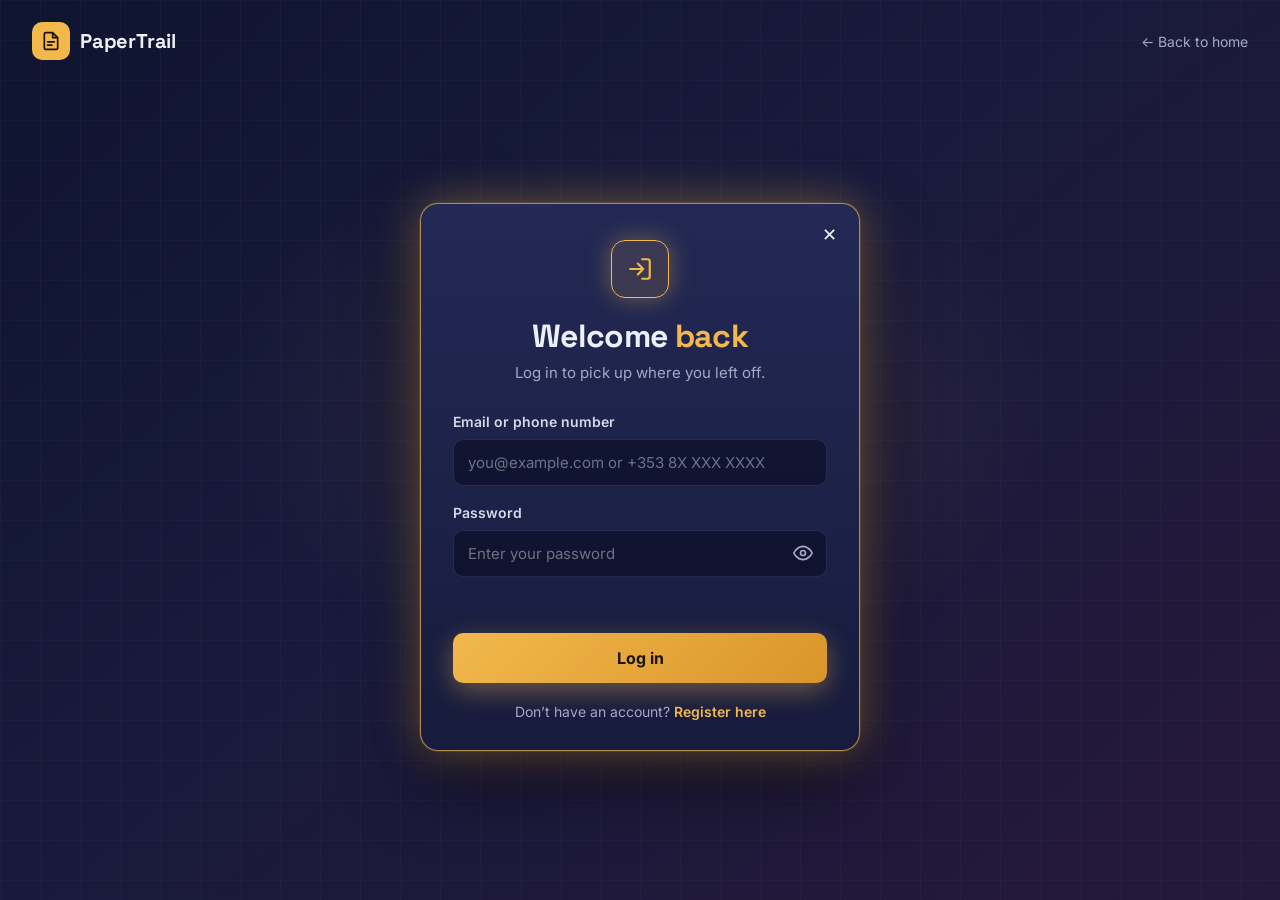
==== frontend/dashboard.html @ 7831fb87 "Initial commit" ====
<!DOCTYPE html>
<html lang="en">
<head>
  <meta charset="UTF-8" />
  <meta name="viewport" content="width=device-width, initial-scale=1.0" />
  <title>Dashboard | PaperTrail</title>
  <link rel="preconnect" href="https://fonts.googleapis.com" />
  <link href="https://fonts.googleapis.com/css2?family=Space+Grotesk:wght@500;700&family=Inter:wght@400;500;600;700&display=swap" rel="stylesheet" />
  <link rel="stylesheet" href="css/style.css" />
</head>
<body>
  <div class="app" id="app" hidden>
    <!-- ===== Sidebar ===== -->
    <aside class="sidebar">
      <a class="brand" href="index.html">
        <span class="brand-mark">
          <svg viewBox="0 0 24 24" class="icon"><path d="M14 2H6a2 2 0 00-2 2v16a2 2 0 002 2h12a2 2 0 002-2V8zM14 2v6h6M8 13h8M8 17h5"/></svg>
        </span>
        <span class="brand-name">PaperTrail</span>
      </a>

      <nav class="side-nav">
        <a class="active" href="#documents">
          <svg viewBox="0 0 24 24" class="icon"><path d="M3 7a2 2 0 012-2h4l2 2h8a2 2 0 012 2v8a2 2 0 01-2 2H5a2 2 0 01-2-2z"/></svg>
          My documents
        </a>
        <a href="#ask">
          <svg viewBox="0 0 24 24" class="icon"><path d="M21 15a2 2 0 01-2 2H7l-4 4V5a2 2 0 012-2h14a2 2 0 012 2z"/></svg>
          Ask a question
        </a>
      </nav>

      <div class="side-user">
        <div class="who">
          <span class="avatar" id="avatar">A</span>
          <div>
            <strong id="full-name">Ali Rizvi</strong>
            <small id="contact"></small>
          </div>
        </div>
        <button class="btn btn-ghost btn-small" id="logout-btn" type="button">Log out</button>
      </div>
    </aside>

    <!-- ===== Main area ===== -->
    <main class="main">
      <div class="main-head">
        <div>
          <h1 id="greeting">Hello</h1>
          <p id="today"></p>
        </div>
        <span class="server-pill" id="server-pill"><span class="dot"></span><span class="label">Checking server…</span></span>
      </div>

      <div class="summary">
        <div class="summary-card"><span>Documents</span><strong id="sum-docs">0</strong></div>
        <div class="summary-card"><span>Total uploaded</span><strong id="sum-size">0 B</strong></div>
        <div class="summary-card"><span>Waiting to be processed</span><strong id="sum-queued">0</strong></div>
      </div>

      <div class="work">
        <section class="card" id="documents">
          <h2>
            <svg viewBox="0 0 24 24" class="icon"><path d="M12 16V4M6 10l6-6 6 6M4 20h16"/></svg>
            Upload a PDF
          </h2>
          <label class="dropzone" id="dropzone">
            <input id="file-input" type="file" accept="application/pdf" hidden />
            <svg viewBox="0 0 24 24" class="icon"><path d="M14 2H6a2 2 0 00-2 2v16a2 2 0 002 2h12a2 2 0 002-2V8zM14 2v6h6M12 18v-6M9 15l3-3 3 3"/></svg>
            <strong>Drop a PDF here</strong>
            <span>or click to choose a file · max 20 MB</span>
          </label>
          <p class="message" id="upload-message" role="status"></p>

          <ul class="doc-list" id="doc-list"><li class="empty">No documents yet.</li></ul>
        </section>

        <section class="card ask-card" id="ask">
          <h2>
            <svg viewBox="0 0 24 24" class="icon"><path d="M21 15a2 2 0 01-2 2H7l-4 4V5a2 2 0 012-2h14a2 2 0 012 2z"/></svg>
            Ask a question
          </h2>
          <div class="chat-log" id="chat-log">
            <div class="bubble bot">
              Upload a PDF, then ask me anything about it.
              <em>Answers are coming soon. Questions can already be sent.</em>
            </div>
          </div>
          <form class="ask-form" id="ask-form">
            <input id="question" type="text" placeholder="e.g. What is the main conclusion?" autocomplete="off" />
            <button class="btn btn-primary" type="submit">Send</button>
          </form>
        </section>
      </div>
    </main>
  </div>

  <script src="js/common.js"></script>
  <script src="js/dashboard.js"></script>
</body>
</html>
---- frontend/css/style.css ----
/* =========================================================
   PaperTrail – shared styles
   ========================================================= */
:root {
  --bg: #111530;
  --bg-gradient: linear-gradient(140deg, #0f1430 0%, #181a3d 45%, #261838 100%);
  --bg-soft: rgba(12, 15, 38, 0.55);
  --surface: rgba(30, 35, 68, 0.72);
  --surface-2: #272d55;
  --border: rgba(140, 150, 210, 0.18);
  --text: #eef0f8;
  --muted: #a3a9c6;

  --amber: #f2b84b;         /* main colour: like a highlighter on paper */
  --amber-deep: #d9952a;
  --amber-soft: rgba(242, 184, 75, 0.12);
  --amber-glow: rgba(242, 184, 75, 0.38);
  --teal: #5ec8b8;
  --teal-soft: rgba(94, 200, 184, 0.12);
  --danger: #ff6b6b;
}

* { box-sizing: border-box; }
[hidden] { display: none !important; }

html { background: #111530; }

body {
  margin: 0;
  font-family: "Inter", -apple-system, BlinkMacSystemFont, "Segoe UI", sans-serif;
  background: var(--bg-gradient);
  color: var(--text);
  line-height: 1.5;
  min-height: 100vh;
}
a { color: inherit; }
h1, h2, h3, .brand-name { font-family: "Space Grotesk", "Inter", sans-serif; }
.icon { width: 20px; height: 20px; fill: none; stroke: currentColor; stroke-width: 2; stroke-linecap: round; stroke-linejoin: round; flex-shrink: 0; }
.amber { color: var(--amber); }

/* ---------- Brand ---------- */
.brand { display: inline-flex; align-items: center; gap: 10px; text-decoration: none; }
.brand-mark {
  display: grid; place-items: center; width: 38px; height: 38px; border-radius: 10px;
  background: var(--amber); color: #1b1305;
}
.brand-mark .icon { width: 20px; height: 20px; }
.brand-name { font-size: 20px; font-weight: 700; letter-spacing: -0.01em; }

/* ---------- Buttons ---------- */
.btn {
  display: inline-flex; align-items: center; justify-content: center; gap: 8px;
  padding: 12px 22px; border-radius: 10px; border: 1px solid transparent;
  font: 600 15px "Inter", sans-serif; text-decoration: none; cursor: pointer;
  transition: transform 0.15s, background 0.15s, border-color 0.15s, color 0.15s;
}
.btn:hover { transform: translateY(-1px); }
.btn-primary { background: var(--amber); color: #1b1305; }
.btn-primary:hover { background: #f6c868; }
.btn-ghost { background: transparent; border-color: var(--border); color: var(--text); }
.btn-ghost:hover { border-color: var(--amber); color: var(--amber); }
.btn-small { padding: 8px 14px; font-size: 14px; }
.btn:disabled { opacity: 0.6; cursor: wait; transform: none; }

.message { min-height: 20px; margin: 0; font-size: 13px; }
.message.error { color: var(--danger); }
.message.success { color: var(--teal); }

/* =========================================================
   Home page
   ========================================================= */
.site-header {
  display: flex; align-items: center; justify-content: space-between;
  max-width: 1180px; margin: 0 auto; padding: 22px 24px;
}
.header-links { display: flex; align-items: center; gap: 10px; }
.header-links .plain-link { color: var(--muted); text-decoration: none; font-weight: 500; padding: 8px 12px; }
.header-links .plain-link:hover { color: var(--text); }

.hero {
  display: grid; grid-template-columns: 1fr 1.05fr; gap: 56px; align-items: center;
  max-width: 1180px; margin: 0 auto; padding: 56px 24px 72px;
}
.eyebrow {
  display: inline-flex; align-items: center; gap: 10px;
  color: var(--amber); font-size: 14px; font-weight: 600;
}
.eyebrow::before { content: ""; width: 28px; height: 2px; background: var(--amber); }
.hero h1 { font-size: 62px; line-height: 1.05; letter-spacing: -0.03em; margin: 18px 0 20px; }
.hero h1 span { color: var(--amber); }
.hero-text { color: var(--muted); font-size: 18px; max-width: 520px; margin: 0 0 30px; }
.hero-buttons { display: flex; align-items: center; gap: 14px; flex-wrap: wrap; }
.check-list { list-style: none; padding: 0; margin: 34px 0 0; display: grid; gap: 10px; }
.check-list li { display: flex; align-items: center; gap: 10px; color: #c7cbd6; font-size: 15px; }
.check-list .icon { color: var(--teal); width: 18px; height: 18px; }

/* Paper stack illustration */
.paper-stack { position: relative; height: 420px; order: -1; }  /* illustration on the left, text on the right */
.paper {
  position: absolute; width: 300px; border-radius: 14px; padding: 22px;
  background: var(--surface); border: 1px solid var(--border);
  box-shadow: 0 24px 50px rgba(0, 0, 0, 0.45);
}
.paper.back { top: 30px; left: 70px; height: 340px; transform: rotate(-8deg); opacity: 0.55; }
.paper.middle { top: 20px; left: 120px; height: 350px; transform: rotate(4deg); opacity: 0.8; }
.paper.front { top: 40px; left: 90px; height: 340px; transform: rotate(-1deg); background: var(--surface-2); }
.paper-head { display: flex; align-items: center; gap: 10px; margin-bottom: 20px; }
.file-badge {
  padding: 4px 8px; border-radius: 6px; background: rgba(255, 107, 107, 0.15);
  color: #ff9a9a; font-size: 11px; font-weight: 700;
}
.paper-head strong { font-size: 14px; }
.line { height: 9px; border-radius: 5px; background: var(--border); margin-bottom: 12px; }
.line.w90 { width: 90%; } .line.w75 { width: 75%; } .line.w60 { width: 60%; } .line.w80 { width: 80%; }
.line.mark { background: linear-gradient(90deg, var(--amber), rgba(242, 184, 75, 0.35)); }
.question-chip {
  position: absolute; left: 0; bottom: 36px; border-radius: 14px 14px 14px 4px;
  display: flex; align-items: center; gap: 8px;
  padding: 12px 16px;
  background: var(--teal); color: #08221e; font-weight: 600; font-size: 14px;
  box-shadow: 0 14px 30px rgba(0, 0, 0, 0.4);
}

/* How it works */
.how { max-width: 1180px; margin: 0 auto; padding: 40px 24px 72px; }
.how h2 { font-size: 34px; margin: 0 0 8px; }
.how > p { color: var(--muted); margin: 0 0 36px; }
.timeline { display: grid; grid-template-columns: repeat(3, 1fr); gap: 0; position: relative; }
.timeline::before {
  content: ""; position: absolute; top: 22px; left: 22px; right: 33%;
  height: 2px; background: linear-gradient(90deg, var(--amber), var(--border));
}
.t-step { position: relative; padding-right: 32px; }
.t-dot {
  display: grid; place-items: center; width: 44px; height: 44px; border-radius: 50%;
  background: var(--bg); border: 2px solid var(--amber); color: var(--amber);
  font-weight: 700; position: relative;
}
.t-step h3 { font-size: 20px; margin: 18px 0 6px; }
.t-step p { color: var(--muted); margin: 0; }

.project-band {
  max-width: 1132px; margin: 0 auto 64px; padding: 32px 36px; border-radius: 18px;
  display: flex; align-items: center; justify-content: space-between; gap: 24px;
  background: var(--surface); border: 1px solid var(--border);
}
.project-band h3 { margin: 0 0 4px; font-size: 22px; }
.project-band p { margin: 0; color: var(--muted); }

.site-footer {
  border-top: 1px solid var(--border); color: var(--muted); font-size: 13px;
  text-align: center; padding: 24px;
}

/* =========================================================
   Dashboard
   ========================================================= */
.app { display: grid; grid-template-columns: 250px 1fr; min-height: 100vh; }

.sidebar {
  display: flex; flex-direction: column; gap: 28px;
  padding: 24px 18px; background: var(--bg-soft); border-right: 1px solid var(--border);
  position: sticky; top: 0; height: 100vh;
}
.side-nav { display: flex; flex-direction: column; gap: 4px; }
.side-nav a {
  display: flex; align-items: center; gap: 12px; padding: 11px 12px; border-radius: 10px;
  color: var(--muted); text-decoration: none; font-weight: 500;
}
.side-nav a:hover { background: var(--surface); color: var(--text); }
.side-nav a.active { background: var(--amber-soft); color: var(--amber); }

.side-user { margin-top: auto; padding: 14px; border-radius: 12px; background: var(--surface); border: 1px solid var(--border); }
.side-user .who { display: flex; align-items: center; gap: 10px; margin-bottom: 12px; }
.avatar {
  display: grid; place-items: center; width: 38px; height: 38px; border-radius: 50%;
  background: var(--amber); color: #1b1305; font-weight: 700; text-transform: uppercase;
}
.who strong { display: block; font-size: 14px; }
.who small { display: block; color: var(--muted); font-size: 12px; overflow: hidden; text-overflow: ellipsis; white-space: nowrap; max-width: 150px; }
.side-user .btn { width: 100%; }

.main { padding: 34px 40px; max-width: 1200px; }
.main-head { display: flex; justify-content: space-between; align-items: flex-end; gap: 16px; margin-bottom: 26px; }
.main-head h1 { font-size: 34px; margin: 0; letter-spacing: -0.02em; }
.main-head p { margin: 4px 0 0; color: var(--muted); }
.server-pill {
  display: inline-flex; align-items: center; gap: 8px; padding: 6px 12px; border-radius: 999px;
  background: var(--surface); border: 1px solid var(--border); font-size: 13px; color: var(--muted);
}
.server-pill .dot { width: 8px; height: 8px; border-radius: 50%; background: var(--muted); }
.server-pill.online .dot { background: var(--teal); }
.server-pill.offline .dot { background: var(--danger); }

.summary { display: grid; grid-template-columns: repeat(3, 1fr); gap: 16px; margin-bottom: 24px; }
.summary-card { padding: 18px 20px; border-radius: 14px; background: var(--surface); border: 1px solid var(--border); }
.summary-card span { color: var(--muted); font-size: 13px; }
.summary-card strong { display: block; font: 700 28px "Space Grotesk", sans-serif; margin-top: 4px; }

.work { display: grid; grid-template-columns: 1fr 1fr; gap: 20px; }
.card { padding: 22px; border-radius: 16px; background: var(--surface); border: 1px solid var(--border); }
.card h2 { display: flex; align-items: center; gap: 10px; font-size: 18px; margin: 0 0 16px; }
.card h2 .icon { color: var(--amber); }

.dropzone {
  display: flex; flex-direction: column; align-items: center; gap: 6px; text-align: center;
  padding: 30px 16px; border-radius: 12px; cursor: pointer;
  border: 2px dashed var(--border); background: var(--bg-soft);
  transition: border-color 0.15s, background 0.15s;
}
.dropzone .icon { width: 30px; height: 30px; color: var(--amber); }
.dropzone span { color: var(--muted); font-size: 13px; }
.dropzone:hover, .dropzone.dragover { border-color: var(--amber); background: var(--amber-soft); }
#upload-message { margin-top: 10px; }

.doc-list { list-style: none; margin: 18px 0 0; padding: 0; display: flex; flex-direction: column; gap: 8px; }
.doc-list li {
  display: flex; align-items: center; gap: 12px; padding: 12px; border-radius: 10px;
  background: var(--bg-soft); border: 1px solid var(--border);
}
.doc-list li.empty { justify-content: center; color: var(--muted); border-style: dashed; }
.doc-icon {
  display: grid; place-items: center; width: 36px; height: 36px; border-radius: 8px;
  background: rgba(255, 107, 107, 0.15); color: #ff9a9a; font-size: 10px; font-weight: 700; flex-shrink: 0;
}
.doc-info { flex: 1; min-width: 0; }
.doc-info strong { display: block; font-size: 14px; overflow: hidden; text-overflow: ellipsis; white-space: nowrap; }
.doc-info small { color: var(--muted); font-size: 12px; }
.status { font-size: 12px; font-weight: 600; padding: 3px 10px; border-radius: 999px; background: var(--amber-soft); color: var(--amber); text-transform: capitalize; }

.ask-card { display: flex; flex-direction: column; min-height: 470px; }
.chat-log { flex: 1; display: flex; flex-direction: column; gap: 10px; overflow-y: auto; max-height: 380px; padding-bottom: 12px; }
.bubble { max-width: 85%; padding: 11px 15px; border-radius: 14px; font-size: 14px; }
.bubble.bot { align-self: flex-start; background: var(--surface-2); border-bottom-left-radius: 4px; }
.bubble.user { align-self: flex-end; background: var(--teal); color: #08221e; font-weight: 500; border-bottom-right-radius: 4px; }
.bubble em { display: block; margin-top: 4px; color: var(--muted); font-size: 12px; }
.ask-form { display: flex; gap: 10px; }
.ask-form input {
  flex: 1; padding: 12px 14px; border-radius: 10px; border: 1px solid var(--border);
  background: var(--bg-soft); color: var(--text); font-size: 14px;
}
.ask-form input:focus { outline: none; border-color: var(--teal); }

/* =========================================================
   Login & registration pages
   ========================================================= */
.auth-page {
  min-height: 100vh; display: flex; flex-direction: column;
  background:
    radial-gradient(600px 400px at 50% 45%, rgba(242, 184, 75, 0.10), transparent 70%),
    linear-gradient(rgba(255, 255, 255, 0.025) 1px, transparent 1px) 0 0 / 40px 40px,
    linear-gradient(90deg, rgba(255, 255, 255, 0.025) 1px, transparent 1px) 0 0 / 40px 40px,
    var(--bg-gradient);
}
.auth-top { display: flex; justify-content: space-between; align-items: center; padding: 22px 32px; }
.back-link { display: inline-flex; align-items: center; gap: 6px; color: var(--muted); text-decoration: none; font-size: 14px; }
.back-link:hover { color: var(--amber); }

.auth-main { flex: 1; display: grid; place-items: center; padding: 20px 16px 48px; }
.auth-card {
  position: relative; width: 100%; max-width: 440px; padding: 36px 32px 28px; border-radius: 18px;
  background: linear-gradient(180deg, #232955, #171b3c);
  border: 1px solid rgba(242, 184, 75, 0.7);
  box-shadow: 0 0 0 1px rgba(242, 184, 75, 0.12), 0 0 46px var(--amber-glow), 0 30px 70px rgba(0, 0, 0, 0.55);
  text-align: center;
  animation: rise 0.35s ease;
}
.auth-card.wide { max-width: 500px; }
.auth-close {
  position: absolute; top: 14px; right: 14px; width: 32px; height: 32px; border-radius: 8px;
  display: grid; place-items: center; color: var(--text); text-decoration: none; font-size: 18px;
}
.auth-close:hover { background: var(--surface-2); color: var(--amber); }
.auth-icon {
  display: inline-grid; place-items: center; width: 58px; height: 58px; border-radius: 14px;
  background: var(--amber-soft); border: 1px solid var(--amber); color: var(--amber);
  box-shadow: 0 0 24px var(--amber-glow);
}
.auth-icon .icon { width: 26px; height: 26px; }
.auth-title {
  margin: 18px 0 6px; font: 700 32px "Space Grotesk", "Inter", sans-serif;
  letter-spacing: -0.02em;
}
.auth-title span { color: var(--amber); }
.auth-sub { margin: 0 0 26px; color: var(--muted); font-size: 15px; }

.auth-form { display: flex; flex-direction: column; gap: 16px; text-align: left; }
.auth-form .row { display: grid; grid-template-columns: 1fr 1fr; gap: 12px; }
.auth-form label { display: flex; flex-direction: column; gap: 7px; font-size: 14px; font-weight: 600; color: #d6d9e8; }
.auth-form input {
  width: 100%; padding: 13px 14px; border-radius: 10px;
  border: 1px solid var(--border); background: rgba(10, 13, 34, 0.6);
  color: var(--text); font: 400 15px "Inter", sans-serif; letter-spacing: 0; text-transform: none;
  transition: border-color 0.15s, box-shadow 0.15s;
}
.auth-form input::placeholder { color: #6c7385; }
.auth-form input:focus { outline: none; border-color: var(--amber); box-shadow: 0 0 0 3px var(--amber-soft); }
.hint { font-size: 12px; font-weight: 400; color: var(--muted); }

.pw-wrap { position: relative; display: block; }
.pw-wrap input { padding-right: 46px; }
.pw-toggle {
  position: absolute; right: 8px; top: 50%; transform: translateY(-50%);
  display: grid; place-items: center; border: none; background: none; color: var(--muted); cursor: pointer;
}
.pw-toggle:hover { color: var(--amber); }

.auth-submit {
  width: 100%; padding: 15px; margin-top: 4px; border: none; border-radius: 10px;
  background: linear-gradient(135deg, var(--amber), var(--amber-deep)); color: #1b1305;
  font: 700 16px "Inter", sans-serif;
  box-shadow: 0 8px 26px var(--amber-glow); cursor: pointer; transition: transform 0.15s, box-shadow 0.15s;
}
.auth-submit:hover { transform: translateY(-2px); box-shadow: 0 12px 34px var(--amber-glow); }
.auth-submit:disabled { opacity: 0.6; cursor: wait; transform: none; }
.auth-switch { margin: 18px 0 0; color: var(--muted); font-size: 14px; }
.auth-switch a { color: var(--amber); font-weight: 600; text-decoration: none; }
.auth-switch a:hover { text-decoration: underline; }

@keyframes rise { from { opacity: 0; transform: translateY(12px); } to { opacity: 1; transform: none; } }
@media (prefers-reduced-motion: reduce) { * { animation: none !important; transition: none !important; } }

/* =========================================================
   Small screens
   ========================================================= */
@media (max-width: 960px) {
  .hero { grid-template-columns: 1fr; gap: 24px; }
  .paper-stack { order: 0; }  /* on phones: text first */
  .hero h1 { font-size: 46px; }
  .paper-stack { height: 380px; max-width: 420px; }
  .timeline { grid-template-columns: 1fr; gap: 28px; }
  .timeline::before { display: none; }
  .project-band { flex-direction: column; align-items: flex-start; margin: 0 16px 48px; }

  .app { grid-template-columns: 1fr; }
  .sidebar { position: static; height: auto; flex-direction: row; flex-wrap: wrap; align-items: center; gap: 12px; }
  .side-nav { flex-direction: row; }
  .side-user { margin: 0 0 0 auto; padding: 8px; display: flex; align-items: center; gap: 10px; }
  .side-user .who { margin: 0; }
  .side-user .btn { width: auto; }
  .main { padding: 24px 16px; }
  .work, .summary { grid-template-columns: 1fr; }
}
@media (max-width: 520px) {
  .auth-form .row { grid-template-columns: 1fr; }
  .who small { display: none; }
}
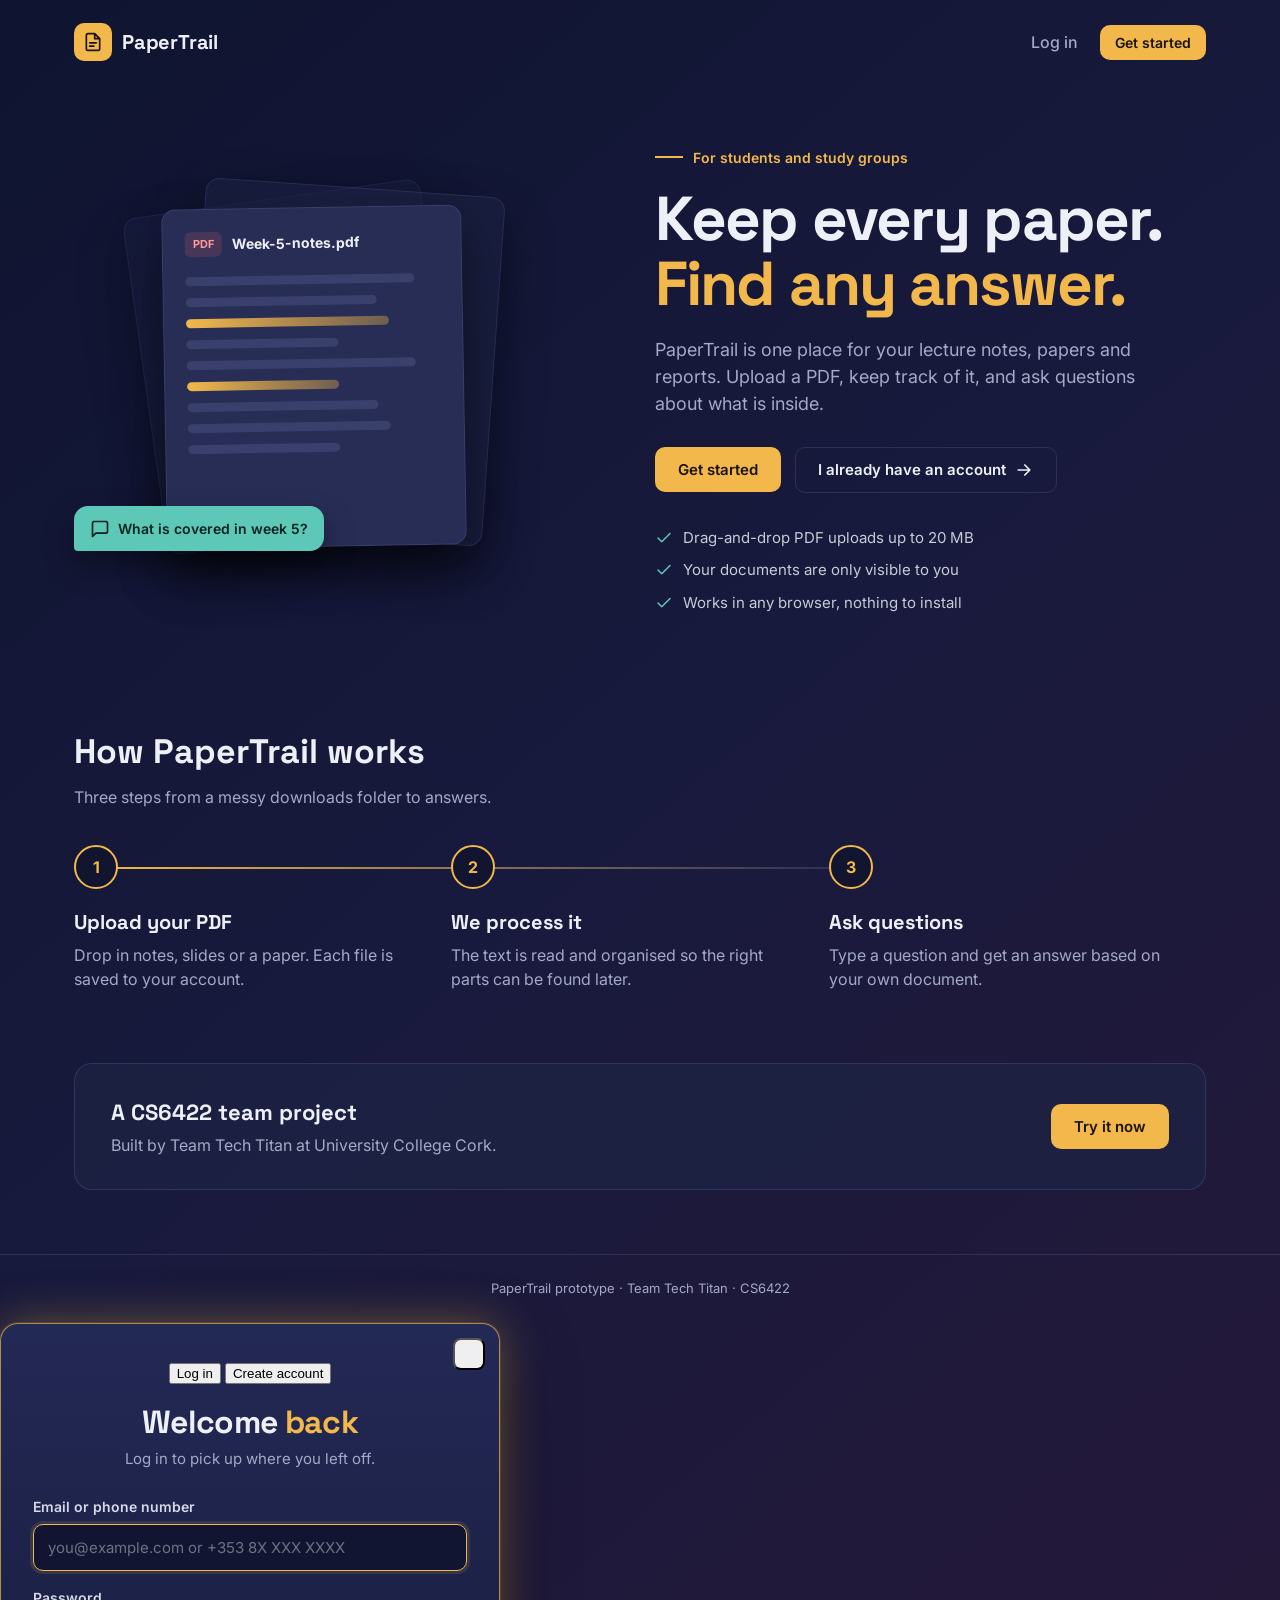
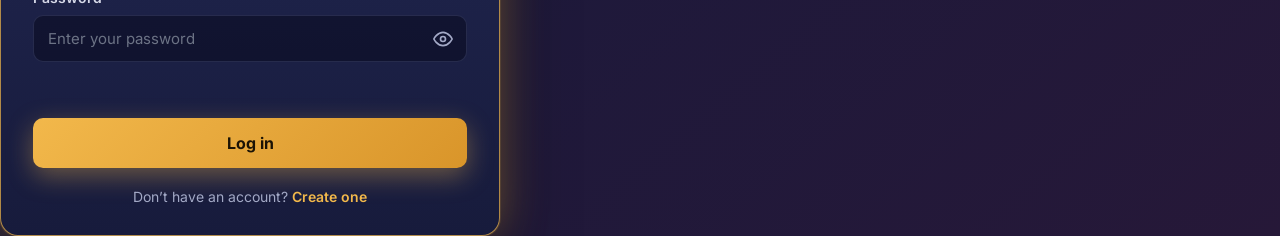
==== commit 783f0e2c: "Add files via upload" ====
--- a/frontend/dashboard.html
+++ b/frontend/dashboard.html
@@ -80,15 +80,11 @@
             <svg viewBox="0 0 24 24" class="icon"><path d="M21 15a2 2 0 01-2 2H7l-4 4V5a2 2 0 012-2h14a2 2 0 012 2z"/></svg>
             Ask a question
           </h2>
-          <div class="chat-log" id="chat-log">
-            <div class="bubble bot">
-              Upload a PDF, then ask me anything about it.
-              <em>Answers are coming soon. Questions can already be sent.</em>
-            </div>
-          </div>
+          <p class="ask-target" id="ask-target">No document selected</p>
+          <div class="chat-log" id="chat-log"></div>
           <form class="ask-form" id="ask-form">
-            <input id="question" type="text" placeholder="e.g. What is the main conclusion?" autocomplete="off" />
-            <button class="btn btn-primary" type="submit">Send</button>
+            <input id="question" type="text" placeholder="Select a document first" disabled autocomplete="off" />
+            <button class="btn btn-primary" id="send-btn" type="submit" disabled>Send</button>
           </form>
         </section>
       </div>
--- a/frontend/css/style.css
+++ b/frontend/css/style.css
@@ -345,3 +345,33 @@
   .auth-form .row { grid-template-columns: 1fr; }
   .who small { display: none; }
 }
+
+/* =========================================================
+   Document chat (select a document, read answers)
+   ========================================================= */
+.doc-list li.doc-item { cursor: pointer; transition: border-color 0.15s, background 0.15s; }
+.doc-list li.doc-item:hover { border-color: var(--amber); }
+.doc-list li.doc-item:focus-visible { outline: 2px solid var(--amber); outline-offset: 2px; }
+.doc-list li.doc-item.selected { border-color: var(--amber); background: var(--amber-soft); }
+.doc-error { display: block; color: var(--danger) !important; margin-top: 2px; white-space: normal; }
+.status.processing, .status.queued { background: var(--amber-soft); color: var(--amber); }
+.status.done { background: var(--teal-soft); color: var(--teal); }
+.status.failed { background: rgba(255, 107, 107, 0.14); color: var(--danger); }
+.doc-delete {
+  border: none; background: none; color: var(--muted); font-size: 20px; line-height: 1;
+  cursor: pointer; padding: 2px 8px; border-radius: 6px;
+}
+.doc-delete:hover, .doc-delete:focus-visible { color: var(--danger); }
+
+.ask-target { margin: -6px 0 12px; font-size: 13px; color: var(--muted); overflow: hidden; text-overflow: ellipsis; white-space: nowrap; }
+.bubble.bot { white-space: pre-wrap; }
+.bubble.pending { color: var(--muted); }
+.bubble.error { color: var(--danger); }
+.bubble details.sources { margin-top: 10px; font-size: 12px; color: var(--muted); white-space: normal; }
+.bubble details.sources summary { cursor: pointer; }
+.bubble details.sources div {
+  margin-top: 8px; padding: 8px 10px; border-left: 3px solid var(--amber);
+  background: var(--bg-soft); border-radius: 0 6px 6px 0; white-space: pre-wrap;
+}
+.bubble details.sources div strong { display: block; color: var(--text); margin-bottom: 2px; }
+.ask-form input:disabled, .ask-form .btn:disabled { opacity: 0.55; cursor: not-allowed; }
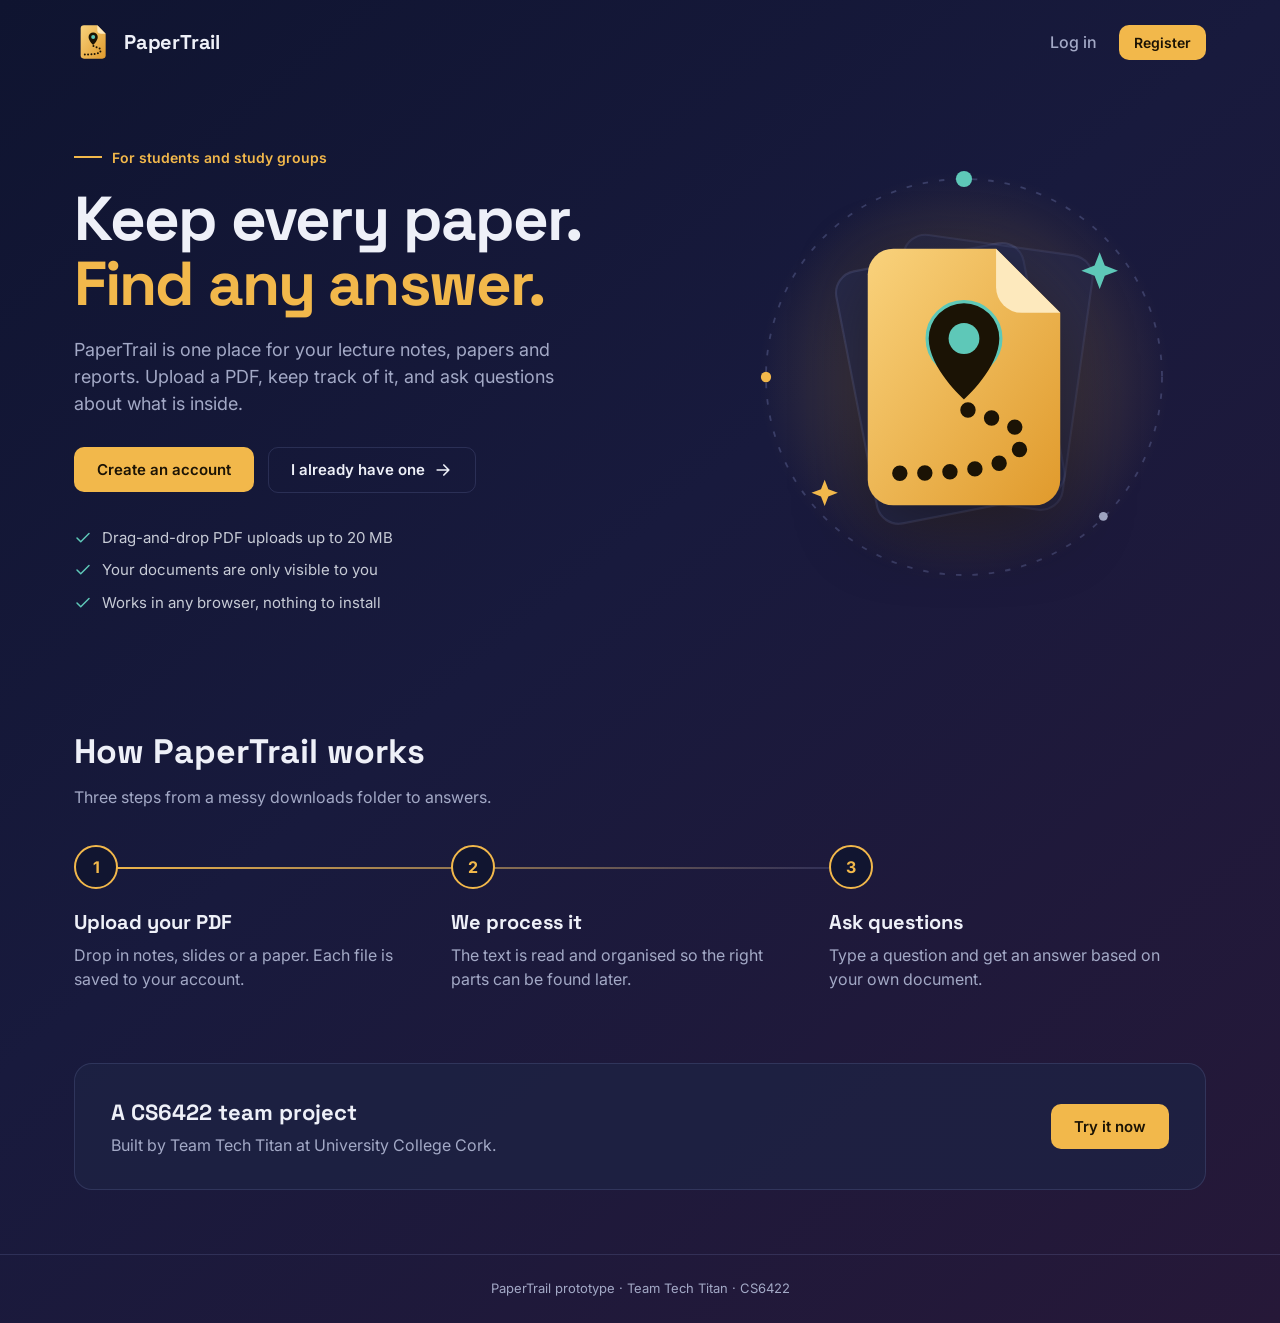
==== commit 185383a2: "Replace Week 5 illustration with animated PaperTrail logo" ====
--- a/frontend/dashboard.html
+++ b/frontend/dashboard.html
@@ -6,6 +6,7 @@
   <title>Dashboard | PaperTrail</title>
   <link rel="preconnect" href="https://fonts.googleapis.com" />
   <link href="https://fonts.googleapis.com/css2?family=Space+Grotesk:wght@500;700&family=Inter:wght@400;500;600;700&display=swap" rel="stylesheet" />
+  <link rel="icon" type="image/svg+xml" href="img/logo.svg" />
   <link rel="stylesheet" href="css/style.css" />
 </head>
 <body>
@@ -13,9 +14,7 @@
     <!-- ===== Sidebar ===== -->
     <aside class="sidebar">
       <a class="brand" href="index.html">
-        <span class="brand-mark">
-          <svg viewBox="0 0 24 24" class="icon"><path d="M14 2H6a2 2 0 00-2 2v16a2 2 0 002 2h12a2 2 0 002-2V8zM14 2v6h6M8 13h8M8 17h5"/></svg>
-        </span>
+        <img class="brand-mark" src="img/logo.svg" alt="" />
         <span class="brand-name">PaperTrail</span>
       </a>
 
--- a/frontend/css/style.css
+++ b/frontend/css/style.css
@@ -40,11 +40,7 @@
 
 /* ---------- Brand ---------- */
 .brand { display: inline-flex; align-items: center; gap: 10px; text-decoration: none; }
-.brand-mark {
-  display: grid; place-items: center; width: 38px; height: 38px; border-radius: 10px;
-  background: var(--amber); color: #1b1305;
-}
-.brand-mark .icon { width: 20px; height: 20px; }
+.brand-mark { display: block; width: 40px; height: 40px; flex-shrink: 0; }
 .brand-name { font-size: 20px; font-weight: 700; letter-spacing: -0.01em; }
 
 /* ---------- Buttons ---------- */
@@ -78,7 +74,7 @@
 .header-links .plain-link:hover { color: var(--text); }
 
 .hero {
-  display: grid; grid-template-columns: 1fr 1.05fr; gap: 56px; align-items: center;
+  display: grid; grid-template-columns: 1.1fr 0.9fr; gap: 56px; align-items: center;
   max-width: 1180px; margin: 0 auto; padding: 56px 24px 72px;
 }
 .eyebrow {
@@ -94,32 +90,25 @@
 .check-list li { display: flex; align-items: center; gap: 10px; color: #c7cbd6; font-size: 15px; }
 .check-list .icon { color: var(--teal); width: 18px; height: 18px; }
 
-/* Paper stack illustration */
-.paper-stack { position: relative; height: 420px; order: -1; }  /* illustration on the left, text on the right */
-.paper {
-  position: absolute; width: 300px; border-radius: 14px; padding: 22px;
-  background: var(--surface); border: 1px solid var(--border);
-  box-shadow: 0 24px 50px rgba(0, 0, 0, 0.45);
-}
-.paper.back { top: 30px; left: 70px; height: 340px; transform: rotate(-8deg); opacity: 0.55; }
-.paper.middle { top: 20px; left: 120px; height: 350px; transform: rotate(4deg); opacity: 0.8; }
-.paper.front { top: 40px; left: 90px; height: 340px; transform: rotate(-1deg); background: var(--surface-2); }
-.paper-head { display: flex; align-items: center; gap: 10px; margin-bottom: 20px; }
-.file-badge {
-  padding: 4px 8px; border-radius: 6px; background: rgba(255, 107, 107, 0.15);
-  color: #ff9a9a; font-size: 11px; font-weight: 700;
-}
-.paper-head strong { font-size: 14px; }
-.line { height: 9px; border-radius: 5px; background: var(--border); margin-bottom: 12px; }
-.line.w90 { width: 90%; } .line.w75 { width: 75%; } .line.w60 { width: 60%; } .line.w80 { width: 80%; }
-.line.mark { background: linear-gradient(90deg, var(--amber), rgba(242, 184, 75, 0.35)); }
-.question-chip {
-  position: absolute; left: 0; bottom: 36px; border-radius: 14px 14px 14px 4px;
-  display: flex; align-items: center; gap: 8px;
-  padding: 12px 16px;
-  background: var(--teal); color: #08221e; font-weight: 600; font-size: 14px;
-  box-shadow: 0 14px 30px rgba(0, 0, 0, 0.4);
-}
+/* Animated logo in the hero */
+.hero-logo { display: grid; place-items: center; }
+.hero-logo svg { width: 100%; max-width: 440px; height: auto; overflow: visible; }
+.hl-ghost { fill: rgba(39, 45, 85, 0.55); stroke: var(--border); stroke-width: 0.6; transform-origin: 60px 60px; }
+.hl-ghost-1 { transform: rotate(-11deg) translate(-4px, 2px); }
+.hl-ghost-2 { transform: rotate(8deg) translate(5px, -1px); opacity: 0.7; }
+.hl-float { animation: hl-float 6s ease-in-out infinite; filter: drop-shadow(0 6px 10px rgba(0, 0, 0, 0.45)); }
+.hl-orbit { transform-origin: 60px 60px; animation: hl-spin 48s linear infinite; }
+.hl-trail { animation: hl-march 1.4s linear infinite; }
+.hl-pin { transform-box: fill-box; transform-origin: 50% 100%; animation: hl-drop 3.2s ease-in-out infinite; }
+.hl-pulse { transform-box: fill-box; transform-origin: center; animation: hl-pulse 3.2s ease-out infinite; }
+.hl-spark { transform-box: fill-box; transform-origin: center; animation: hl-twinkle 3s ease-in-out infinite; }
+.hl-spark-2 { animation-delay: 1.5s; }
+@keyframes hl-float { 50% { transform: translateY(-3px); } }
+@keyframes hl-spin { to { transform: rotate(360deg); } }
+@keyframes hl-march { to { stroke-dashoffset: -3.9; } }
+@keyframes hl-drop { 0%, 60%, 100% { transform: translateY(0); } 70% { transform: translateY(-1.6px); } 80% { transform: translateY(0); } }
+@keyframes hl-pulse { 0%, 55% { transform: scale(1); opacity: 0; } 70% { opacity: 0.9; } 100% { transform: scale(2.2); opacity: 0; } }
+@keyframes hl-twinkle { 0%, 100% { transform: scale(0.6) rotate(0deg); opacity: 0.35; } 50% { transform: scale(1.1) rotate(45deg); opacity: 1; } }
 
 /* How it works */
 .how { max-width: 1180px; margin: 0 auto; padding: 40px 24px 72px; }
@@ -325,9 +314,8 @@
    ========================================================= */
 @media (max-width: 960px) {
   .hero { grid-template-columns: 1fr; gap: 24px; }
-  .paper-stack { order: 0; }  /* on phones: text first */
   .hero h1 { font-size: 46px; }
-  .paper-stack { height: 380px; max-width: 420px; }
+  .hero-logo svg { max-width: 280px; }
   .timeline { grid-template-columns: 1fr; gap: 28px; }
   .timeline::before { display: none; }
   .project-band { flex-direction: column; align-items: flex-start; margin: 0 16px 48px; }
